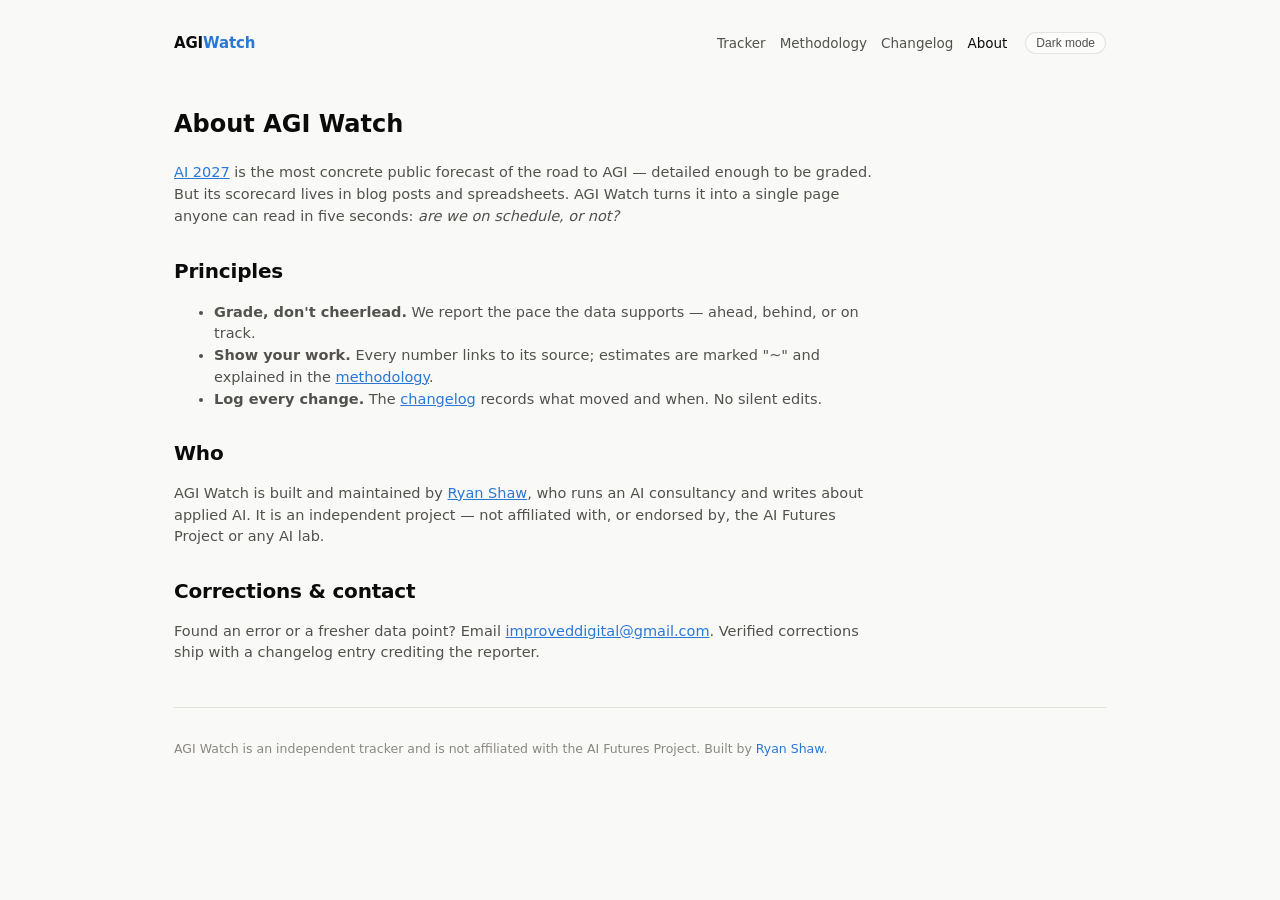
==== about.html @ 349e4fcf "feat: AGI Watch v0.1 - AI 2027 reality tracker Static site for agi.ryanshaw.me grading the AI 2027 s" ====
<!doctype html>
<html lang="en">
<head>
  <meta charset="utf-8">
  <meta name="viewport" content="width=device-width, initial-scale=1">
  <title>About — AGI Watch</title>
  <meta name="description" content="Who runs AGI Watch and why: an independent scoreboard for the AI 2027 scenario.">
  <link rel="canonical" href="https://agi.ryanshaw.me/about.html">
  <link rel="icon" href="data:image/svg+xml,<svg xmlns='http://www.w3.org/2000/svg' viewBox='0 0 100 100'><text y='.9em' font-size='90'>⏳</text></svg>">
  <link rel="stylesheet" href="assets/tokens.css">
  <link rel="stylesheet" href="assets/site.css">
  <script src="assets/theme.js"></script>
</head>
<body>
<div class="wrap">

  <nav class="nav" aria-label="Main">
    <a class="brand" href="./">AGI<span>Watch</span></a>
    <div class="links">
      <a href="./">Tracker</a>
      <a href="methodology.html">Methodology</a>
      <a href="changelog.html">Changelog</a>
      <a href="about.html" aria-current="page">About</a>
    </div>
    <button class="theme-toggle" id="theme-toggle" type="button">Dark mode</button>
  </nav>

  <article class="prose">
    <h1>About AGI Watch</h1>
    <p><a href="https://ai-2027.com/" target="_blank" rel="noopener">AI 2027</a> is the most concrete public forecast of the road to AGI — detailed enough to be graded. But its scorecard lives in blog posts and spreadsheets. AGI Watch turns it into a single page anyone can read in five seconds: <em>are we on schedule, or not?</em></p>

    <h2>Principles</h2>
    <ul>
      <li><strong>Grade, don't cheerlead.</strong> We report the pace the data supports — ahead, behind, or on track.</li>
      <li><strong>Show your work.</strong> Every number links to its source; estimates are marked "~" and explained in the <a href="methodology.html">methodology</a>.</li>
      <li><strong>Log every change.</strong> The <a href="changelog.html">changelog</a> records what moved and when. No silent edits.</li>
    </ul>

    <h2>Who</h2>
    <p>AGI Watch is built and maintained by <a href="https://ai.ryanshaw.xyz" target="_blank" rel="noopener">Ryan Shaw</a>, who runs an AI consultancy and writes about applied AI. It is an independent project — not affiliated with, or endorsed by, the AI Futures Project or any AI lab.</p>

    <h2>Corrections &amp; contact</h2>
    <p>Found an error or a fresher data point? Email <a href="mailto:improveddigital@gmail.com">improveddigital@gmail.com</a>. Verified corrections ship with a changelog entry crediting the reporter.</p>
  </article>

  <footer>
    <p>AGI Watch is an independent tracker and is not affiliated with the AI Futures Project.
       Built by <a href="https://ai.ryanshaw.xyz" target="_blank" rel="noopener">Ryan Shaw</a>.</p>
  </footer>

</div>
</body>
</html>
---- assets/tokens.css ----
/* AGI Watch — design tokens (dataviz reference palette, CVD-validated) */
:root {
  --page:        #f9f9f7;
  --surface:     #fcfcfb;
  --ink:         #0b0b0b;
  --ink-2:       #52514e;
  --muted:       #898781;
  --grid:        #e1e0d9;
  --baseline:    #c3c2b7;
  --border:      rgba(11,11,11,0.10);
  --predicted:   #2a78d6;   /* series 1: AI 2027 as written */
  --actual:      #1baf7a;   /* series 2: observed reality   */
  --good:        #0ca30c;
  --good-text:   #006300;
  --warning:     #fab219;
  --serious:     #ec835a;
  --critical:    #d03b3b;
  --band:        rgba(42,120,214,0.12);
}
@media (prefers-color-scheme: dark) {
  :root {
    --page:      #0d0d0d;
    --surface:   #1a1a19;
    --ink:       #ffffff;
    --ink-2:     #c3c2b7;
    --muted:     #898781;
    --grid:      #2c2c2a;
    --baseline:  #383835;
    --border:    rgba(255,255,255,0.10);
    --predicted: #3987e5;
    --actual:    #199e70;
    --good-text: #0ca30c;
    --band:      rgba(57,135,229,0.16);
  }
}
:root[data-theme="dark"] {
  --page:      #0d0d0d;
  --surface:   #1a1a19;
  --ink:       #ffffff;
  --ink-2:     #c3c2b7;
  --muted:     #898781;
  --grid:      #2c2c2a;
  --baseline:  #383835;
  --border:    rgba(255,255,255,0.10);
  --predicted: #3987e5;
  --actual:    #199e70;
  --good-text: #0ca30c;
  --band:      rgba(57,135,229,0.16);
}
:root[data-theme="light"] {
  --page:      #f9f9f7;
  --surface:   #fcfcfb;
  --ink:       #0b0b0b;
  --ink-2:     #52514e;
  --muted:     #898781;
  --grid:      #e1e0d9;
  --baseline:  #c3c2b7;
  --border:    rgba(11,11,11,0.10);
  --predicted: #2a78d6;
  --actual:    #1baf7a;
  --good-text: #006300;
  --band:      rgba(42,120,214,0.12);
}
---- assets/site.css ----
/* AGI Watch — layout & components (consumes tokens.css) */
* { box-sizing: border-box; }
html, body { margin: 0; padding: 0; }
body {
  background: var(--page);
  color: var(--ink);
  font-family: system-ui, -apple-system, "Segoe UI", sans-serif;
  line-height: 1.5;
  -webkit-font-smoothing: antialiased;
}
.wrap { max-width: 980px; margin: 0 auto; padding: 28px 24px 64px; display: flex; flex-direction: column; gap: 28px; }
a { color: var(--predicted); }
a:focus-visible, button:focus-visible { outline: 2px solid var(--predicted); outline-offset: 2px; border-radius: 3px; }

/* ---------- top nav ---------- */
.nav { display: flex; align-items: center; gap: 18px; padding: 4px 0; }
.nav .brand { font-weight: 800; letter-spacing: -0.01em; font-size: 15px; color: var(--ink); text-decoration: none; }
.nav .brand span { color: var(--predicted); }
.nav .links { display: flex; gap: 14px; margin-left: auto; font-size: 13.5px; }
.nav .links a { color: var(--ink-2); text-decoration: none; }
.nav .links a:hover, .nav .links a[aria-current="page"] { color: var(--ink); }
.nav .theme-toggle {
  border: 1px solid var(--border); background: var(--surface); color: var(--ink-2);
  border-radius: 999px; padding: 3px 10px; font-size: 12px; cursor: pointer;
}

/* ---------- hero ---------- */
header.hero .eyebrow {
  font-size: 12px; letter-spacing: 0.08em; text-transform: uppercase;
  color: var(--muted); font-weight: 600; margin-bottom: 6px;
}
header.hero h1 { font-size: clamp(28px, 4.5vw, 42px); margin: 0 0 8px; font-weight: 800; letter-spacing: -0.02em; text-wrap: balance; }
header.hero p.sub { color: var(--ink-2); margin: 0; max-width: 62ch; font-size: 16px; }
.asof {
  display: inline-block; margin-top: 12px; padding: 3px 10px; border-radius: 999px;
  border: 1px solid var(--border); background: var(--surface);
  font-size: 12.5px; color: var(--ink-2); font-weight: 600;
}
h1 .pace { color: var(--serious); white-space: nowrap; }

/* ---------- stat tiles ---------- */
.tiles { display: grid; grid-template-columns: repeat(auto-fit, minmax(240px, 1fr)); gap: 14px; }
.tile {
  background: var(--surface); border: 1px solid var(--border); border-radius: 10px;
  padding: 18px 20px 16px; display: flex; flex-direction: column; gap: 4px;
}
.tile .label { font-size: 12px; letter-spacing: 0.07em; text-transform: uppercase; color: var(--muted); font-weight: 600; }
.tile .value { font-size: 30px; font-weight: 750; letter-spacing: -0.02em; line-height: 1.15; }
.tile .note  { font-size: 13px; color: var(--ink-2); }

/* ---------- cards ---------- */
section.card {
  background: var(--surface); border: 1px solid var(--border); border-radius: 10px;
  padding: 22px 22px 20px;
}
section.card h2 { margin: 0 0 4px; font-size: 17px; font-weight: 700; letter-spacing: -0.01em; }
section.card p.desc { margin: 0 0 18px; font-size: 13.5px; color: var(--ink-2); max-width: 70ch; }

/* ---------- legend ---------- */
.legend { display: flex; gap: 18px; flex-wrap: wrap; margin-bottom: 16px; font-size: 13px; color: var(--ink-2); }
.legend .key { display: inline-flex; align-items: center; gap: 7px; }
.swatch { width: 12px; height: 12px; border-radius: 3px; display: inline-block; }
.swatch.hollow { background: transparent; border: 2px dashed var(--muted); width: 9px; height: 9px; border-radius: 50%; }

/* ---------- timeline ---------- */
.tl-scroll { overflow-x: auto; }
.timeline { min-width: 660px; position: relative; padding: 26px 0 30px; }
.tl-grid { position: absolute; inset: 0 0 30px 0; }
.tl-grid .yr { position: absolute; top: 0; bottom: 0; border-left: 1px solid var(--grid); }
.tl-grid .yr span {
  position: absolute; bottom: -24px; left: 0; transform: translateX(-50%);
  font-size: 11.5px; color: var(--muted); font-variant-numeric: tabular-nums;
}
.tname {
  position: relative; font-size: 11.5px; font-weight: 700; margin: 4px 0 0;
  letter-spacing: 0.06em; text-transform: uppercase;
}
.tname.predicted { color: var(--predicted); }
.tname.actual    { color: var(--actual); }
.track { position: relative; height: 76px; margin: 0 0 22px; }
.track .rail { position: absolute; left: 0; right: 0; top: 52px; height: 2px; background: var(--baseline); border-radius: 1px; }
.ms { position: absolute; top: 46px; transform: translateX(-50%); cursor: default; }
.ms .dot {
  width: 13px; height: 13px; border-radius: 50%;
  border: 2px solid var(--surface); box-shadow: 0 0 0 1px var(--border);
}
.track.predicted .dot { background: var(--predicted); }
.track.actual    .dot { background: var(--actual); }
.ms.pending .dot { background: transparent; border: 2px dashed var(--muted); box-shadow: none; }
.ms .mlab {
  position: absolute; top: 20px; left: 50%; transform: translateX(-50%);
  white-space: nowrap; font-size: 11.5px; color: var(--ink-2); text-align: center; line-height: 1.25;
}
.ms.up .mlab { top: auto; bottom: 22px; }
.ms .mlab b { color: var(--ink); font-weight: 650; }
.bandbar {
  position: absolute; top: 44px; height: 18px; border-radius: 4px;
  background: var(--band); border: 1px dashed var(--predicted);
}
.bandbar span {
  position: absolute; top: 1px; left: 50%; transform: translateX(-50%);
  font-size: 11px; color: var(--ink-2); white-space: nowrap;
}
.today { position: absolute; top: 0; bottom: 30px; width: 0; border-left: 2px solid var(--critical); }
.today em {
  position: absolute; top: 2px; left: 50%; transform: translateX(-50%);
  font-style: normal; font-size: 11px; background: var(--surface); padding: 0 5px;
  font-weight: 700; color: var(--critical); white-space: nowrap; border-radius: 3px;
}

/* ---------- pace bars ---------- */
.bars { display: flex; flex-direction: column; gap: 10px; }
.barrow { display: grid; grid-template-columns: 190px 1fr 64px; align-items: center; gap: 12px; }
.barrow .bl { font-size: 13px; color: var(--ink-2); text-align: right; line-height: 1.3; }
.barrow .bl small { display: block; color: var(--muted); font-size: 11px; }
.btrack { position: relative; height: 22px; }
.btrack .fill {
  position: absolute; left: 0; top: 3px; bottom: 3px; border-radius: 0 4px 4px 0;
  background: var(--actual); min-width: 3px;
}
.btrack .fill.behind { background: var(--serious); }
.btrack .fill.ahead  { background: var(--good); }
.btrack .ref { position: absolute; top: -3px; bottom: -3px; border-left: 2px dashed var(--ink-2); }
.btrack .ref i {
  position: absolute; top: -16px; left: -22px; font-style: normal; font-size: 10.5px; color: var(--muted); white-space: nowrap;
}
.barrow .bv { font-size: 13px; font-weight: 700; font-variant-numeric: tabular-nums; }
.bars-note { margin-top: 14px; font-size: 12px; color: var(--muted); max-width: 70ch; }
@media (prefers-reduced-motion: no-preference) {
  .btrack .fill { transition: width 0.6s ease; }
}
@media (max-width: 560px) {
  .barrow { grid-template-columns: 120px 1fr 52px; }
}

/* ---------- scorecard table ---------- */
.tbl-scroll { overflow-x: auto; }
table { border-collapse: collapse; width: 100%; min-width: 640px; font-size: 13.5px; }
th {
  text-align: left; font-size: 11.5px; text-transform: uppercase; letter-spacing: 0.06em;
  color: var(--muted); font-weight: 650; padding: 8px 12px; border-bottom: 1px solid var(--grid);
}
td { padding: 10px 12px; border-bottom: 1px solid var(--grid); vertical-align: top; color: var(--ink-2); }
td:first-child { color: var(--ink); font-weight: 600; }
tr:last-child td { border-bottom: none; }
td.num { font-variant-numeric: tabular-nums; white-space: nowrap; }
.pill {
  display: inline-flex; align-items: center; gap: 6px; padding: 2px 10px 2px 8px;
  border-radius: 999px; font-size: 12px; font-weight: 700; white-space: nowrap;
  border: 1px solid var(--border);
}
.pill::before { font-size: 11px; }
.pill.ok       { color: var(--good-text); } .pill.ok::before       { content: "\2713"; }
.pill.ahead    { color: var(--good-text); } .pill.ahead::before    { content: "\25B2"; }
.pill.behind   { color: var(--serious);   } .pill.behind::before   { content: "\25BC"; }
.pill.faroff   { color: var(--critical);  } .pill.faroff::before   { content: "\25BC"; }

/* ---------- verdict cards ---------- */
.verdict { display: grid; grid-template-columns: repeat(auto-fit, minmax(260px, 1fr)); gap: 14px; }
.vcard { border: 1px solid var(--border); border-radius: 10px; padding: 16px 18px; background: var(--surface); }
.vcard h3 { margin: 0 0 6px; font-size: 14px; font-weight: 700; }
.vcard p { margin: 0; font-size: 13px; color: var(--ink-2); }
.vcard h3 .tick { color: var(--good-text); margin-right: 4px; }
.vcard h3 .cross { color: var(--serious); margin-right: 4px; }

/* ---------- prose pages (methodology / about / changelog) ---------- */
.prose { max-width: 70ch; }
.prose h2 { font-size: 20px; margin: 28px 0 8px; letter-spacing: -0.01em; }
.prose h3 { font-size: 15px; margin: 20px 0 6px; }
.prose p, .prose li { color: var(--ink-2); font-size: 14.5px; }
.prose code { background: var(--surface); border: 1px solid var(--border); border-radius: 4px; padding: 1px 5px; font-size: 13px; }
.log-entry { border-left: 3px solid var(--predicted); padding: 2px 0 2px 14px; margin: 14px 0; }
.log-entry time { font-size: 12px; color: var(--muted); font-weight: 700; letter-spacing: 0.04em; }
.log-entry p { margin: 4px 0 0; }

/* ---------- footer ---------- */
footer { font-size: 12.5px; color: var(--muted); line-height: 1.7; border-top: 1px solid var(--grid); padding-top: 18px; }
footer a { color: var(--predicted); text-decoration: none; }
footer a:hover { text-decoration: underline; }

/* ---------- tooltip ---------- */
#tip {
  position: fixed; z-index: 10; pointer-events: none; display: none;
  background: var(--ink); color: var(--page); padding: 6px 10px; border-radius: 6px;
  font-size: 12px; max-width: 260px; line-height: 1.4;
}
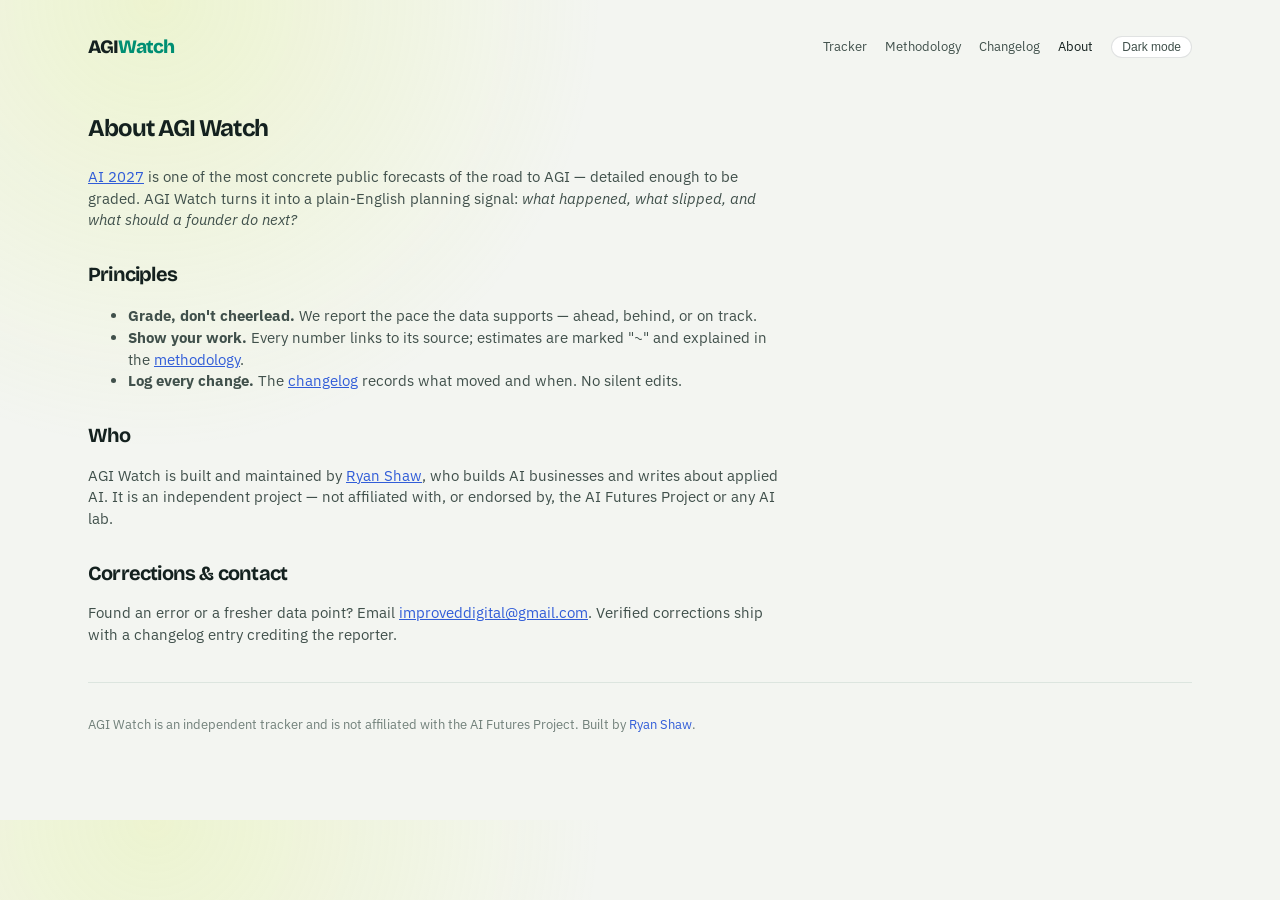
==== commit bd0f5a92: "feature: make AGI Watch founder-first" ====
--- a/about.html
+++ b/about.html
@@ -5,7 +5,7 @@
   <meta name="viewport" content="width=device-width, initial-scale=1">
   <title>About — AGI Watch</title>
   <meta name="description" content="Who runs AGI Watch and why: an independent scoreboard for the AI 2027 scenario.">
-  <link rel="canonical" href="https://agi.ryanshaw.me/about.html">
+  <link rel="canonical" href="https://agi.ryanshaw.xyz/about.html">
   <link rel="icon" href="data:image/svg+xml,<svg xmlns='http://www.w3.org/2000/svg' viewBox='0 0 100 100'><text y='.9em' font-size='90'>⏳</text></svg>">
   <link rel="stylesheet" href="assets/tokens.css">
   <link rel="stylesheet" href="assets/site.css">
@@ -27,7 +27,7 @@
 
   <article class="prose">
     <h1>About AGI Watch</h1>
-    <p><a href="https://ai-2027.com/" target="_blank" rel="noopener">AI 2027</a> is the most concrete public forecast of the road to AGI — detailed enough to be graded. But its scorecard lives in blog posts and spreadsheets. AGI Watch turns it into a single page anyone can read in five seconds: <em>are we on schedule, or not?</em></p>
+    <p><a href="https://ai-2027.com/" target="_blank" rel="noopener">AI 2027</a> is one of the most concrete public forecasts of the road to AGI — detailed enough to be graded. AGI Watch turns it into a plain-English planning signal: <em>what happened, what slipped, and what should a founder do next?</em></p>
 
     <h2>Principles</h2>
     <ul>
@@ -37,7 +37,7 @@
     </ul>
 
     <h2>Who</h2>
-    <p>AGI Watch is built and maintained by <a href="https://ai.ryanshaw.xyz" target="_blank" rel="noopener">Ryan Shaw</a>, who runs an AI consultancy and writes about applied AI. It is an independent project — not affiliated with, or endorsed by, the AI Futures Project or any AI lab.</p>
+    <p>AGI Watch is built and maintained by <a href="https://ryanshaw.xyz" target="_blank" rel="noopener">Ryan Shaw</a>, who builds AI businesses and writes about applied AI. It is an independent project — not affiliated with, or endorsed by, the AI Futures Project or any AI lab.</p>
 
     <h2>Corrections &amp; contact</h2>
     <p>Found an error or a fresher data point? Email <a href="mailto:improveddigital@gmail.com">improveddigital@gmail.com</a>. Verified corrections ship with a changelog entry crediting the reporter.</p>
@@ -45,7 +45,7 @@
 
   <footer>
     <p>AGI Watch is an independent tracker and is not affiliated with the AI Futures Project.
-       Built by <a href="https://ai.ryanshaw.xyz" target="_blank" rel="noopener">Ryan Shaw</a>.</p>
+       Built by <a href="https://ryanshaw.xyz" target="_blank" rel="noopener">Ryan Shaw</a>.</p>
   </footer>
 
 </div>
--- a/assets/tokens.css
+++ b/assets/tokens.css
@@ -1,63 +1,74 @@
-/* AGI Watch — design tokens (dataviz reference palette, CVD-validated) */
+/* AGI Watch — design tokens (operator's field note) */
 :root {
-  --page:        #f9f9f7;
-  --surface:     #fcfcfb;
-  --ink:         #0b0b0b;
-  --ink-2:       #52514e;
-  --muted:       #898781;
-  --grid:        #e1e0d9;
-  --baseline:    #c3c2b7;
-  --border:      rgba(11,11,11,0.10);
-  --predicted:   #2a78d6;   /* series 1: AI 2027 as written */
-  --actual:      #1baf7a;   /* series 2: observed reality   */
-  --good:        #0ca30c;
-  --good-text:   #006300;
-  --warning:     #fab219;
-  --serious:     #ec835a;
-  --critical:    #d03b3b;
-  --band:        rgba(42,120,214,0.12);
+  --page:        #f3f5f1;
+  --surface:     #ffffff;
+  --surface-2:   #e8eee8;
+  --ink:        #14211f;
+  --ink-2:       #40504b;
+  --muted:       #71807a;
+  --grid:        #dce5df;
+  --baseline:    #b9c8c0;
+  --border:      rgba(20,33,31,0.13);
+  --predicted:   #315dd8;   /* series 1: AI 2027 as written */
+  --actual:      #008f73;   /* series 2: observed reality   */
+  --good:        #008f73;
+  --good-text:   #00715d;
+  --warning:     #e8a719;
+  --serious:     #d66a3e;
+  --critical:    #c6473d;
+  --accent:      #d7f05b;
+  --band:        rgba(49,93,216,0.13);
 }
 @media (prefers-color-scheme: dark) {
   :root {
-    --page:      #0d0d0d;
-    --surface:   #1a1a19;
-    --ink:       #ffffff;
-    --ink-2:     #c3c2b7;
-    --muted:     #898781;
-    --grid:      #2c2c2a;
-    --baseline:  #383835;
+    --page:      #101917;
+    --surface:   #192522;
+    --surface-2: #22332e;
+    --ink:       #f3f5f1;
+    --ink-2:     #c1d0c8;
+    --muted:     #91a39a;
+    --grid:      #30413b;
+    --baseline:  #445850;
     --border:    rgba(255,255,255,0.10);
-    --predicted: #3987e5;
-    --actual:    #199e70;
-    --good-text: #0ca30c;
-    --band:      rgba(57,135,229,0.16);
+    --predicted: #7793ff;
+    --actual:    #35c6a6;
+    --good:      #35c6a6;
+    --good-text: #62d6ba;
+    --accent:    #c8e94e;
+    --band:      rgba(119,147,255,0.18);
   }
 }
 :root[data-theme="dark"] {
-  --page:      #0d0d0d;
-  --surface:   #1a1a19;
-  --ink:       #ffffff;
-  --ink-2:     #c3c2b7;
-  --muted:     #898781;
-  --grid:      #2c2c2a;
-  --baseline:  #383835;
-  --border:    rgba(255,255,255,0.10);
-  --predicted: #3987e5;
-  --actual:    #199e70;
-  --good-text: #0ca30c;
-  --band:      rgba(57,135,229,0.16);
+    --page:      #101917;
+    --surface:   #192522;
+    --surface-2: #22332e;
+    --ink:       #f3f5f1;
+    --ink-2:     #c1d0c8;
+    --muted:     #91a39a;
+    --grid:      #30413b;
+    --baseline:  #445850;
+    --border:    rgba(255,255,255,0.10);
+    --predicted: #7793ff;
+    --actual:    #35c6a6;
+    --good:      #35c6a6;
+    --good-text: #62d6ba;
+    --accent:    #c8e94e;
+    --band:      rgba(119,147,255,0.18);
 }
 :root[data-theme="light"] {
-  --page:      #f9f9f7;
-  --surface:   #fcfcfb;
-  --ink:       #0b0b0b;
-  --ink-2:     #52514e;
-  --muted:     #898781;
-  --grid:      #e1e0d9;
-  --baseline:  #c3c2b7;
-  --border:    rgba(11,11,11,0.10);
-  --predicted: #2a78d6;
-  --actual:    #1baf7a;
-  --good-text: #006300;
-  --band:      rgba(42,120,214,0.12);
+    --page:      #f3f5f1;
+    --surface:   #ffffff;
+    --surface-2: #e8eee8;
+    --ink:       #14211f;
+    --ink-2:     #40504b;
+    --muted:     #71807a;
+    --grid:      #dce5df;
+    --baseline:  #b9c8c0;
+    --border:    rgba(11,11,11,0.10);
+    --predicted: #315dd8;
+    --actual:    #008f73;
+    --good:      #008f73;
+    --good-text: #00715d;
+    --accent:    #d7f05b;
+    --band:      rgba(49,93,216,0.13);
 }
--- a/assets/site.css
+++ b/assets/site.css
@@ -1,3 +1,5 @@
+@import url('https://fonts.googleapis.com/css2?family=Bricolage+Grotesque:opsz,wght@12..96,500;12..96,600;12..96,700&family=IBM+Plex+Mono:wght@400;500&family=IBM+Plex+Sans:wght@400;500;600;700&display=swap');
+
 /* AGI Watch — layout & components (consumes tokens.css) */
 * { box-sizing: border-box; }
 html, body { margin: 0; padding: 0; }
@@ -184,3 +186,105 @@
   background: var(--ink); color: var(--page); padding: 6px 10px; border-radius: 6px;
   font-size: 12px; max-width: 260px; line-height: 1.4;
 }
+
+/* ---------- founder-first refresh ---------- */
+body {
+  font-family: "IBM Plex Sans", system-ui, sans-serif;
+  background:
+    radial-gradient(circle at 12% 0%, color-mix(in srgb, var(--accent) 22%, transparent), transparent 28rem),
+    var(--page);
+}
+.wrap { max-width: 1160px; padding: 26px 28px 72px; gap: 22px; }
+.nav { min-height: 42px; }
+.nav .brand { font-family: "Bricolage Grotesque", system-ui, sans-serif; font-size: 19px; letter-spacing: -0.045em; }
+.nav .brand span { color: var(--actual); }
+.nav .links { gap: 18px; font-size: 13px; }
+.nav-cta {
+  display: inline-flex; align-items: center; min-height: 32px; padding: 0 10px;
+  color: var(--ink); background: var(--accent); border-radius: 999px;
+  text-decoration: none; font-size: 12px; font-weight: 700;
+}
+.theme-toggle { white-space: nowrap; }
+header.hero {
+  display: grid; grid-template-columns: minmax(0, 1.3fr) minmax(260px, .7fr); gap: 28px;
+  padding: 48px 0 22px; align-items: end;
+}
+header.hero .eyebrow, .section-kicker {
+  color: var(--actual); font-family: "IBM Plex Mono", monospace; font-size: 11px;
+  font-weight: 500; letter-spacing: .11em; text-transform: uppercase;
+}
+header.hero .eyebrow { margin-bottom: 14px; }
+header.hero h1 {
+  max-width: 780px; font-family: "Bricolage Grotesque", system-ui, sans-serif;
+  font-size: clamp(42px, 6.1vw, 76px); line-height: .98; letter-spacing: -.055em;
+}
+header.hero p.sub { max-width: 54ch; font-size: 18px; line-height: 1.5; }
+.hero-actions { display: flex; flex-wrap: wrap; gap: 10px; margin-top: 25px; }
+.button { display: inline-flex; align-items: center; min-height: 42px; padding: 0 15px; border-radius: 7px; font-size: 13px; font-weight: 700; text-decoration: none; }
+.button-primary { background: var(--ink); color: var(--surface); }
+.button-primary:hover { background: var(--actual); }
+.button-quiet { border: 1px solid var(--border); color: var(--ink-2); background: var(--surface); }
+.button-quiet:hover { color: var(--ink); border-color: var(--actual); }
+.hero-verdict {
+  position: relative; min-height: 218px; padding: 24px; overflow: hidden;
+  display: flex; flex-direction: column; justify-content: space-between;
+  background: var(--ink); color: var(--surface); border-radius: 18px 18px 4px 18px;
+  box-shadow: 10px 10px 0 var(--accent);
+}
+.hero-verdict::before { content: ""; position: absolute; width: 150px; height: 150px; right: -58px; top: -58px; border: 1px solid color-mix(in srgb, var(--accent) 75%, transparent); border-radius: 50%; }
+.verdict-label { color: var(--accent); font-family: "IBM Plex Mono", monospace; font-size: 11px; letter-spacing: .1em; text-transform: uppercase; }
+.hero-verdict strong { max-width: 9ch; margin-top: 20px; font-family: "Bricolage Grotesque", system-ui, sans-serif; font-size: 34px; line-height: .95; letter-spacing: -.05em; }
+.hero-verdict p { max-width: 29ch; margin: 14px 0 0; color: color-mix(in srgb, var(--surface) 72%, transparent); font-size: 14px; line-height: 1.45; }
+.verdict-mark { position: absolute; right: 22px; bottom: 18px; color: var(--accent); font-size: 26px; }
+.asof { margin-top: 18px; background: transparent; border: 0; padding: 0; color: var(--muted); font-family: "IBM Plex Mono", monospace; font-size: 11px; font-weight: 400; }
+.tiles { grid-template-columns: repeat(3, 1fr); gap: 12px; }
+.tile { min-height: 132px; padding: 18px; border: 0; border-radius: 12px; box-shadow: 0 1px 0 var(--border); }
+.tile .label { font-family: "IBM Plex Mono", monospace; font-size: 10px; }
+.tile .value { font-family: "Bricolage Grotesque", system-ui, sans-serif; font-size: 31px; letter-spacing: -.045em; }
+.tile .note { max-width: 33ch; line-height: 1.4; }
+section.card { padding: 30px; border: 0; border-radius: 14px; box-shadow: 0 1px 0 var(--border); }
+section.card h2 { font-family: "Bricolage Grotesque", system-ui, sans-serif; font-size: 25px; letter-spacing: -.035em; }
+section.card p.desc { font-size: 14px; line-height: 1.55; }
+.section-kicker { margin-bottom: 10px; }
+.section-intro { display: flex; align-items: start; justify-content: space-between; gap: 20px; }
+.section-intro h2 { margin-bottom: 6px; }
+.section-intro .desc { margin-bottom: 22px; }
+.brief-note { padding: 6px 9px; color: var(--actual); background: color-mix(in srgb, var(--actual) 10%, transparent); border-radius: 5px; font-family: "IBM Plex Mono", monospace; font-size: 10px; font-weight: 500; text-transform: uppercase; white-space: nowrap; }
+.action-grid { display: grid; grid-template-columns: repeat(3, 1fr); gap: 10px; }
+.action-card { min-height: 180px; padding: 18px; background: var(--surface-2); border-radius: 10px; }
+.action-card .action-number { color: var(--actual); font-family: "IBM Plex Mono", monospace; font-size: 12px; }
+.action-card h3 { margin: 20px 0 8px; font-family: "Bricolage Grotesque", system-ui, sans-serif; font-size: 19px; line-height: 1; letter-spacing: -.03em; }
+.action-card p { margin: 0; color: var(--ink-2); font-size: 13px; line-height: 1.5; }
+.action-card strong { display: block; margin-top: 12px; color: var(--ink); font-size: 12px; }
+.legend { margin-top: 18px; }
+.tname { font-family: "IBM Plex Mono", monospace; font-size: 10px; letter-spacing: .08em; }
+.mlab, .tl-grid .yr span, .today em { font-family: "IBM Plex Mono", monospace; }
+.barrow { grid-template-columns: 220px 1fr 64px; }
+.barrow .bl { font-size: 13px; }
+.btrack .fill { border-radius: 0 5px 5px 0; }
+table { font-size: 13px; }
+th { font-family: "IBM Plex Mono", monospace; font-size: 10px; }
+td { line-height: 1.45; }
+.final-verdict { background: var(--ink); color: var(--surface); }
+.final-verdict h2 { color: var(--surface); font-size: 31px; }
+.final-verdict p.desc { color: color-mix(in srgb, var(--surface) 72%, transparent); }
+.final-verdict .section-kicker { color: var(--accent); }
+.vcard { background: color-mix(in srgb, var(--surface) 8%, transparent); border-color: color-mix(in srgb, var(--surface) 18%, transparent); }
+.vcard h3 { color: var(--surface); }
+.vcard p { color: color-mix(in srgb, var(--surface) 72%, transparent); }
+.prose h1, .prose h2 { font-family: "Bricolage Grotesque", system-ui, sans-serif; letter-spacing: -.04em; }
+
+@media (max-width: 760px) {
+  header.hero { grid-template-columns: 1fr; padding-top: 34px; }
+  .hero-verdict { min-height: 190px; box-shadow: 7px 7px 0 var(--accent); }
+  .tiles, .action-grid { grid-template-columns: 1fr; }
+  .tile { min-height: 0; }
+  .nav .links { order: 3; width: 100%; margin: 4px 0 0; overflow-x: auto; padding-bottom: 2px; }
+  .nav { flex-wrap: wrap; }
+  .nav-cta { margin-left: auto; }
+  .section-intro { display: block; }
+  .brief-note { display: inline-block; margin-bottom: 18px; }
+  section.card { padding: 22px 18px; }
+  .barrow { grid-template-columns: 135px 1fr 50px; gap: 8px; }
+  .barrow .bl { font-size: 11px; }
+}
